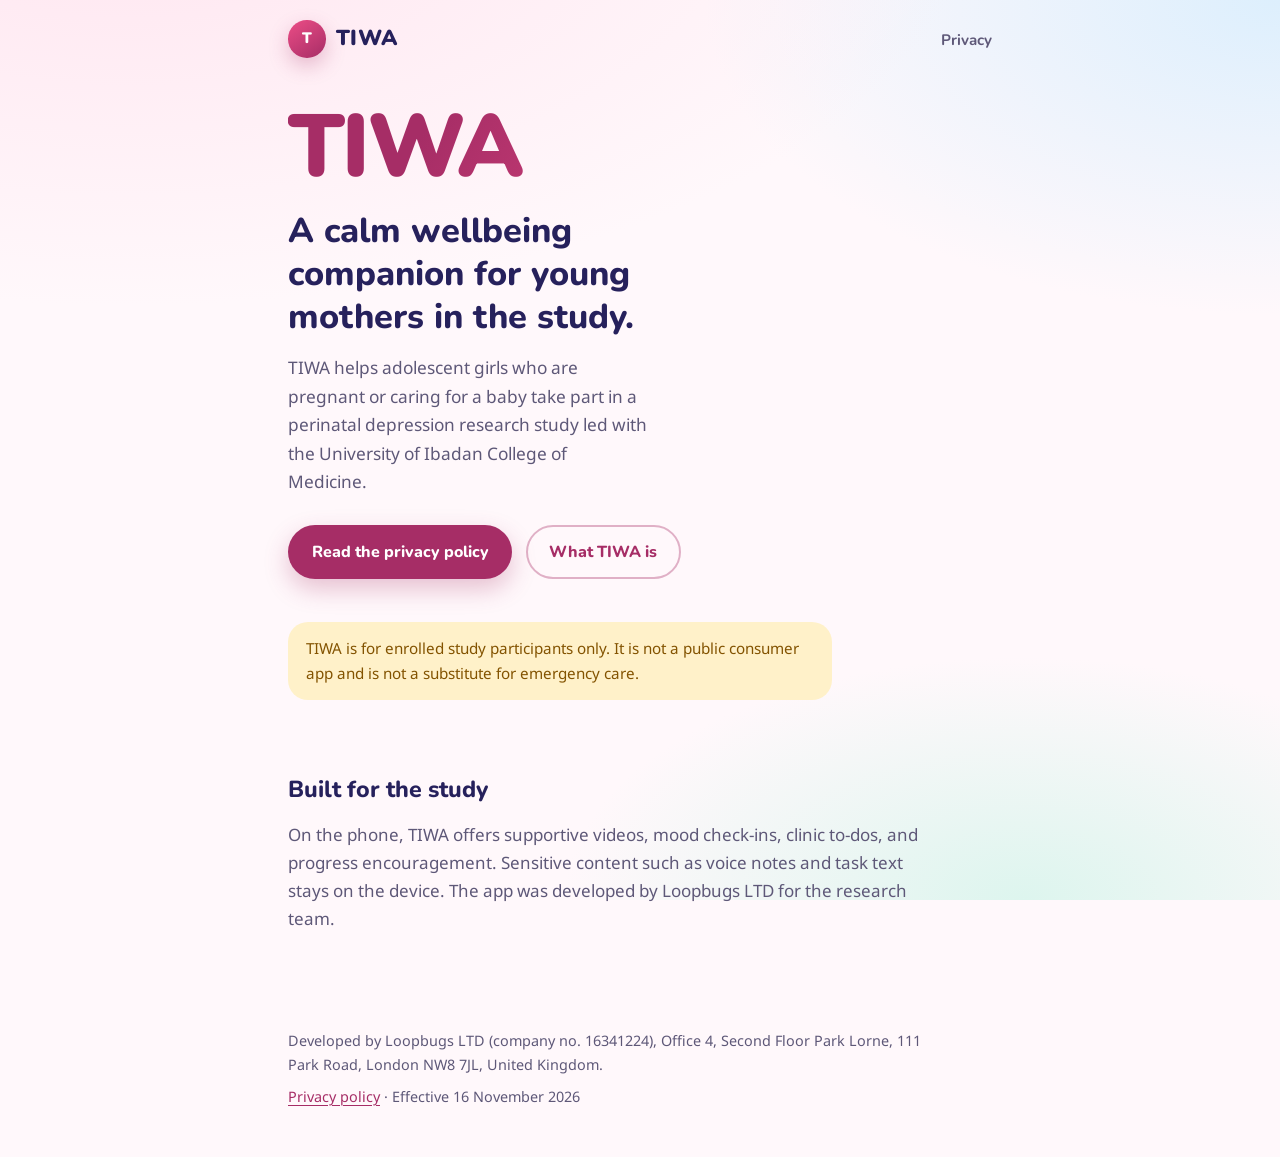
==== index.html @ a54e152d "Add TIWA static site with privacy policy and Pages deploy Publish a plain HTML/CSS landing page and " ====
<!DOCTYPE html>
<html lang="en">
  <head>
    <meta charset="utf-8" />
    <meta name="viewport" content="width=device-width, initial-scale=1" />
    <meta
      name="description"
      content="TIWA is a wellbeing companion for adolescent participants in a University of Ibadan perinatal depression research study. Study participants only."
    />
    <title>TIWA — Wellbeing companion for study participants</title>
    <link rel="canonical" href="https://tiwa.loopbugs.com/" />
    <link rel="preconnect" href="https://fonts.googleapis.com" />
    <link rel="preconnect" href="https://fonts.gstatic.com" crossorigin />
    <link
      href="https://fonts.googleapis.com/css2?family=Noto+Sans:wght@400;600;700&family=Nunito:wght@700;800;900&display=swap"
      rel="stylesheet"
    />
    <link rel="stylesheet" href="/styles.css" />
  </head>
  <body>
    <a class="skip-link" href="#main">Skip to content</a>

    <header class="site-header">
      <a class="brand" href="/" aria-label="TIWA home">
        <span class="brand-mark" aria-hidden="true">T</span>
        <span>TIWA</span>
      </a>
      <nav aria-label="Primary">
        <a class="nav-link" href="/privacy/">Privacy</a>
      </nav>
    </header>

    <main id="main">
      <section class="hero" aria-labelledby="hero-brand">
        <p class="hero-brand" id="hero-brand">TIWA</p>
        <h1>A calm wellbeing companion for young mothers in the study.</h1>
        <p class="hero-lead">
          TIWA helps adolescent girls who are pregnant or caring for a baby take
          part in a perinatal depression research study led with the University
          of Ibadan College of Medicine.
        </p>
        <div class="cta-row">
          <a class="button button-primary" href="/privacy/"
            >Read the privacy policy</a
          >
          <a class="button button-secondary" href="#about">What TIWA is</a>
        </div>
        <p class="notice" role="note">
          TIWA is for enrolled study participants only. It is not a public
          consumer app and is not a substitute for emergency care.
        </p>
      </section>

      <section class="section" id="about" aria-labelledby="about-heading">
        <h2 id="about-heading">Built for the study</h2>
        <p>
          On the phone, TIWA offers supportive videos, mood check-ins, clinic
          to-dos, and progress encouragement. Sensitive content such as voice
          notes and task text stays on the device. The app was developed by
          Loopbugs LTD for the research team.
        </p>
      </section>
    </main>

    <footer class="site-footer">
      <p>
        Developed by Loopbugs LTD (company no. 16341224), Office 4, Second Floor
        Park Lorne, 111 Park Road, London NW8 7JL, United Kingdom.
      </p>
      <p>
        <a href="/privacy/">Privacy policy</a>
        · Effective 16 November 2026
      </p>
    </footer>
  </body>
</html>
---- styles.css ----
:root {
  --berry: #a62d66;
  --berry-pressed: #86214f;
  --pink: #ec4d86;
  --ink: #26215c;
  --muted: #5e5878;
  --blush: #fff8fb;
  --surface: #ffffff;
  --border: #efe3ea;
  --track: #f3e3ec;
  --mint-bg: #ddf5ee;
  --mint-fg: #0d735f;
  --sky-bg: #ddeffd;
  --sky-fg: #1b5a92;
  --butter-bg: #fff1c9;
  --peach-bg: #ffe5dc;
  --max: 40rem;
  --pad: clamp(1.25rem, 4vw, 2rem);
  --radius: 1.25rem;
  --font-display: "Nunito", "Segoe UI", sans-serif;
  --font-body: "Noto Sans", "Segoe UI", sans-serif;
}

*,
*::before,
*::after {
  box-sizing: border-box;
}

html {
  scroll-behavior: smooth;
}

body {
  margin: 0;
  min-height: 100vh;
  font-family: var(--font-body);
  font-size: 1.0625rem;
  line-height: 1.65;
  color: var(--ink);
  background:
    radial-gradient(ellipse 120% 80% at 10% -10%, #ffe6f0 0%, transparent 55%),
    radial-gradient(ellipse 90% 70% at 100% 0%, #ddeffd 0%, transparent 50%),
    radial-gradient(ellipse 80% 60% at 80% 100%, #ddf5ee 0%, transparent 45%),
    var(--blush);
  background-attachment: fixed;
}

img {
  max-width: 100%;
  height: auto;
}

a {
  color: var(--berry);
  text-decoration-thickness: 0.08em;
  text-underline-offset: 0.18em;
}

a:hover {
  color: var(--berry-pressed);
}

a:focus-visible,
.button:focus-visible {
  outline: 3px solid var(--pink);
  outline-offset: 3px;
}

.skip-link {
  position: absolute;
  left: 1rem;
  top: -3rem;
  z-index: 20;
  padding: 0.6rem 1rem;
  background: var(--berry);
  color: #fff;
  border-radius: 999px;
  text-decoration: none;
  font-weight: 700;
}

.skip-link:focus {
  top: 1rem;
}

.site-header {
  display: flex;
  align-items: center;
  justify-content: space-between;
  gap: 1rem;
  max-width: calc(var(--max) + 8rem);
  margin: 0 auto;
  padding: 1.25rem var(--pad) 0.5rem;
}

.brand {
  display: inline-flex;
  align-items: center;
  gap: 0.65rem;
  color: inherit;
  text-decoration: none;
  font-family: var(--font-display);
  font-weight: 900;
  font-size: 1.35rem;
  letter-spacing: 0.02em;
}

.brand-mark {
  display: grid;
  place-items: center;
  width: 2.35rem;
  height: 2.35rem;
  border-radius: 50%;
  background: linear-gradient(145deg, var(--pink), var(--berry));
  color: #fff;
  font-size: 0.95rem;
  box-shadow: 0 8px 20px rgba(166, 45, 102, 0.28);
}

.nav-link {
  font-family: var(--font-display);
  font-weight: 700;
  font-size: 0.95rem;
  text-decoration: none;
  color: var(--muted);
}

.nav-link:hover,
.nav-link[aria-current="page"] {
  color: var(--berry);
}

main {
  max-width: calc(var(--max) + 8rem);
  margin: 0 auto;
  padding: 0 var(--pad) 3.5rem;
}

.hero {
  min-height: min(78vh, 42rem);
  display: flex;
  flex-direction: column;
  justify-content: center;
  padding: 2.5rem 0 3rem;
  animation: rise 0.8s ease-out both;
}

.hero-brand {
  margin: 0 0 1.25rem;
  font-family: var(--font-display);
  font-weight: 900;
  font-size: clamp(3.4rem, 14vw, 5.5rem);
  line-height: 0.95;
  letter-spacing: -0.03em;
  background: linear-gradient(120deg, var(--berry) 20%, var(--pink) 85%);
  -webkit-background-clip: text;
  background-clip: text;
  color: transparent;
  animation: soft-glow 4.5s ease-in-out infinite;
}

.hero h1 {
  margin: 0 0 1rem;
  max-width: 18ch;
  font-family: var(--font-display);
  font-weight: 800;
  font-size: clamp(1.55rem, 4.8vw, 2.15rem);
  line-height: 1.25;
  color: var(--ink);
}

.hero-lead {
  margin: 0 0 1.75rem;
  max-width: 36ch;
  color: var(--muted);
  font-size: 1.08rem;
}

.cta-row {
  display: flex;
  flex-wrap: wrap;
  gap: 0.85rem;
  margin-bottom: 1.75rem;
  animation: rise 0.9s 0.12s ease-out both;
}

.button {
  display: inline-flex;
  align-items: center;
  justify-content: center;
  min-height: 3rem;
  padding: 0.75rem 1.35rem;
  border-radius: 999px;
  font-family: var(--font-display);
  font-weight: 800;
  font-size: 1rem;
  text-decoration: none;
  border: 2px solid transparent;
  transition:
    transform 0.18s ease,
    background-color 0.18s ease,
    color 0.18s ease,
    border-color 0.18s ease;
}

.button:hover {
  transform: translateY(-1px);
}

.button-primary {
  background: var(--berry);
  color: #fff;
  box-shadow: 0 10px 24px rgba(166, 45, 102, 0.28);
}

.button-primary:hover {
  background: var(--berry-pressed);
  color: #fff;
}

.button-secondary {
  background: transparent;
  color: var(--berry);
  border-color: rgba(166, 45, 102, 0.35);
}

.button-secondary:hover {
  background: #ffe6f0;
  color: var(--berry-pressed);
}

.notice {
  display: inline-block;
  max-width: 34rem;
  padding: 0.85rem 1.1rem;
  border-radius: var(--radius);
  background: var(--butter-bg);
  color: #835300;
  font-size: 0.95rem;
  animation: rise 1s 0.2s ease-out both;
}

.section {
  padding: 0.5rem 0 2.5rem;
}

.section h2 {
  margin: 0 0 0.75rem;
  font-family: var(--font-display);
  font-weight: 800;
  font-size: 1.45rem;
}

.section p {
  margin: 0;
  max-width: 40rem;
  color: var(--muted);
}

.site-footer {
  max-width: calc(var(--max) + 8rem);
  margin: 0 auto;
  padding: 0 var(--pad) 2.5rem;
  color: var(--muted);
  font-size: 0.9rem;
}

.site-footer p {
  margin: 0 0 0.5rem;
  max-width: 40rem;
}

/* Privacy page */
.policy-header {
  padding: 2rem 0 1.5rem;
  animation: rise 0.7s ease-out both;
}

.policy-header .eyebrow {
  margin: 0 0 0.6rem;
  font-family: var(--font-display);
  font-weight: 800;
  font-size: 0.85rem;
  letter-spacing: 0.08em;
  text-transform: uppercase;
  color: var(--berry);
}

.policy-header h1 {
  margin: 0 0 0.75rem;
  font-family: var(--font-display);
  font-weight: 900;
  font-size: clamp(2rem, 7vw, 2.75rem);
  line-height: 1.15;
}

.policy-meta {
  margin: 0;
  color: var(--muted);
  font-size: 0.98rem;
}

.toc {
  margin: 0 0 2.5rem;
  padding: 1.15rem 1.25rem;
  border-radius: var(--radius);
  background: rgba(255, 255, 255, 0.72);
  border: 1px solid var(--border);
  backdrop-filter: blur(6px);
}

.toc h2 {
  margin: 0 0 0.65rem;
  font-family: var(--font-display);
  font-size: 1rem;
  font-weight: 800;
}

.toc ol {
  margin: 0;
  padding-left: 1.25rem;
}

.toc li {
  margin: 0.35rem 0;
}

.toc a {
  text-decoration: none;
  font-weight: 600;
}

.toc a:hover {
  text-decoration: underline;
}

.policy article {
  max-width: var(--max);
}

.policy section {
  margin: 0 0 2.25rem;
  padding-top: 0.25rem;
  scroll-margin-top: 1rem;
  animation: rise 0.75s ease-out both;
}

.policy h2 {
  margin: 0 0 0.75rem;
  font-family: var(--font-display);
  font-weight: 800;
  font-size: 1.35rem;
}

.policy h3 {
  margin: 1.25rem 0 0.5rem;
  font-family: var(--font-display);
  font-weight: 800;
  font-size: 1.08rem;
}

.policy p,
.policy li {
  color: var(--ink);
}

.policy p {
  margin: 0 0 0.85rem;
}

.policy ul {
  margin: 0 0 0.85rem;
  padding-left: 1.2rem;
}

.policy li {
  margin: 0.35rem 0;
}

.placeholder {
  display: inline;
  padding: 0.05em 0.35em;
  border-radius: 0.35em;
  background: var(--peach-bg);
  color: #9c3d26;
  font-family: var(--font-body);
  font-weight: 600;
  font-size: 0.95em;
}

.callout {
  margin: 1rem 0;
  padding: 1rem 1.1rem;
  border-radius: var(--radius);
  background: var(--sky-bg);
  color: var(--sky-fg);
}

.callout.safe {
  background: var(--mint-bg);
  color: var(--mint-fg);
}

@media (prefers-reduced-motion: reduce) {
  *,
  *::before,
  *::after {
    animation: none !important;
    transition: none !important;
    scroll-behavior: auto !important;
  }
}

@keyframes rise {
  from {
    opacity: 0;
    transform: translateY(12px);
  }
  to {
    opacity: 1;
    transform: translateY(0);
  }
}

@keyframes soft-glow {
  0%,
  100% {
    filter: saturate(1);
  }
  50% {
    filter: saturate(1.15);
  }
}
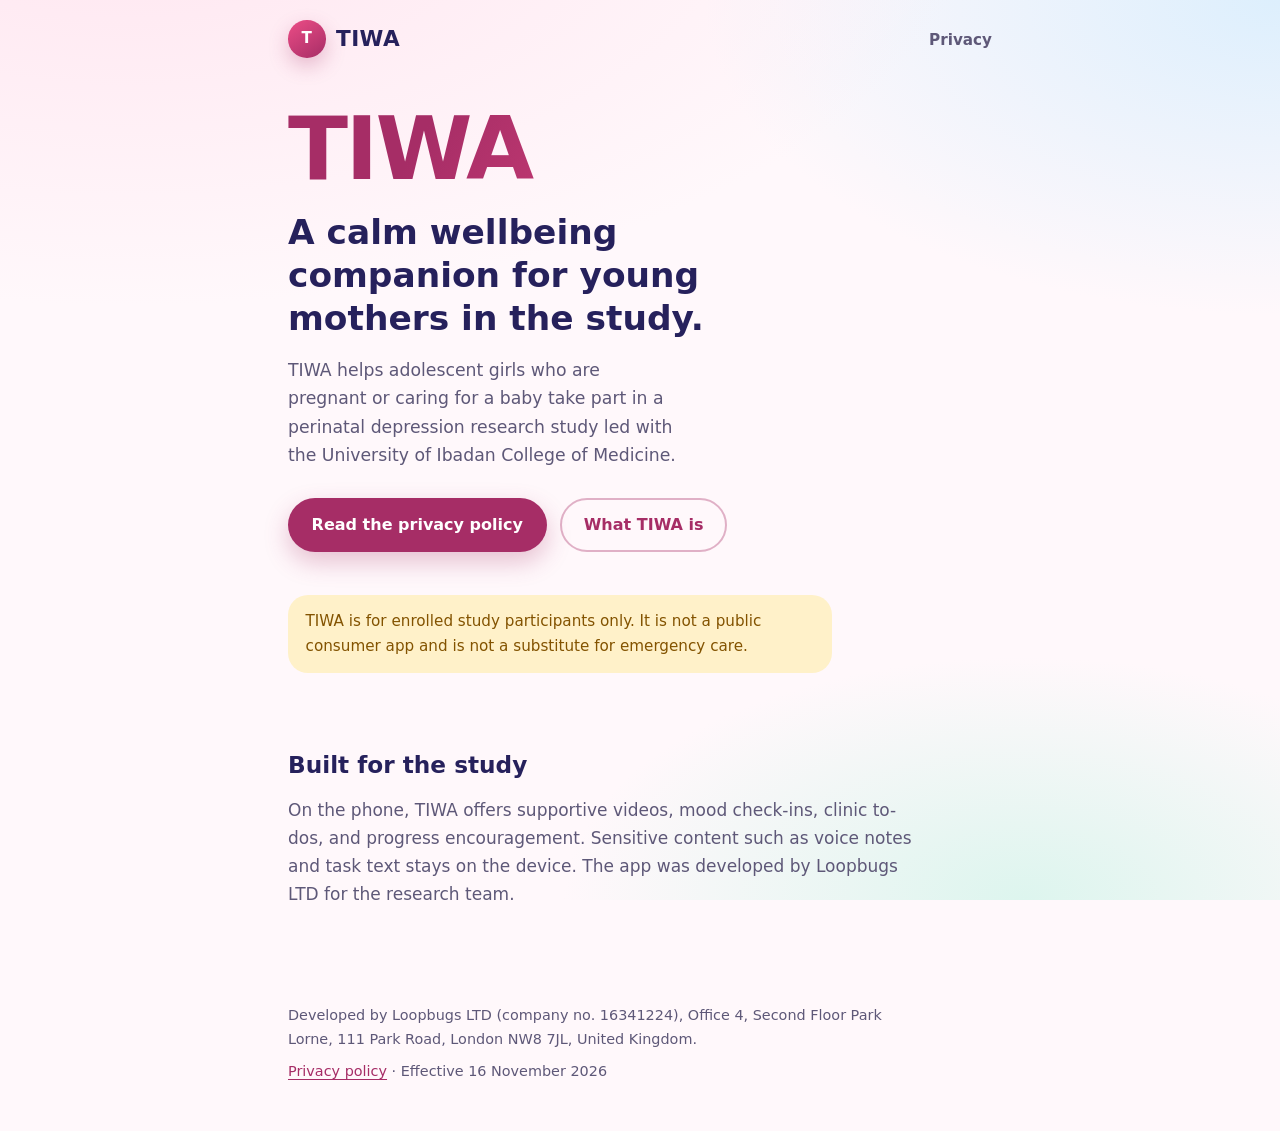
==== commit cd84b509: "Fix privacy contact, fonts, and auth-token wording Use privacy@loopbugs.com for contact and rights, " ====
--- a/index.html
+++ b/index.html
@@ -9,12 +9,6 @@
     />
     <title>TIWA — Wellbeing companion for study participants</title>
     <link rel="canonical" href="https://tiwa.loopbugs.com/" />
-    <link rel="preconnect" href="https://fonts.googleapis.com" />
-    <link rel="preconnect" href="https://fonts.gstatic.com" crossorigin />
-    <link
-      href="https://fonts.googleapis.com/css2?family=Noto+Sans:wght@400;600;700&family=Nunito:wght@700;800;900&display=swap"
-      rel="stylesheet"
-    />
     <link rel="stylesheet" href="/styles.css" />
   </head>
   <body>
--- a/styles.css
+++ b/styles.css
@@ -17,8 +17,10 @@
   --max: 40rem;
   --pad: clamp(1.25rem, 4vw, 2rem);
   --radius: 1.25rem;
-  --font-display: "Nunito", "Segoe UI", sans-serif;
-  --font-body: "Noto Sans", "Segoe UI", sans-serif;
+  --font-display: system-ui, -apple-system, "Segoe UI", Roboto, "Noto Sans",
+    sans-serif;
+  --font-body: system-ui, -apple-system, "Segoe UI", Roboto, "Noto Sans",
+    sans-serif;
 }
 
 *,
